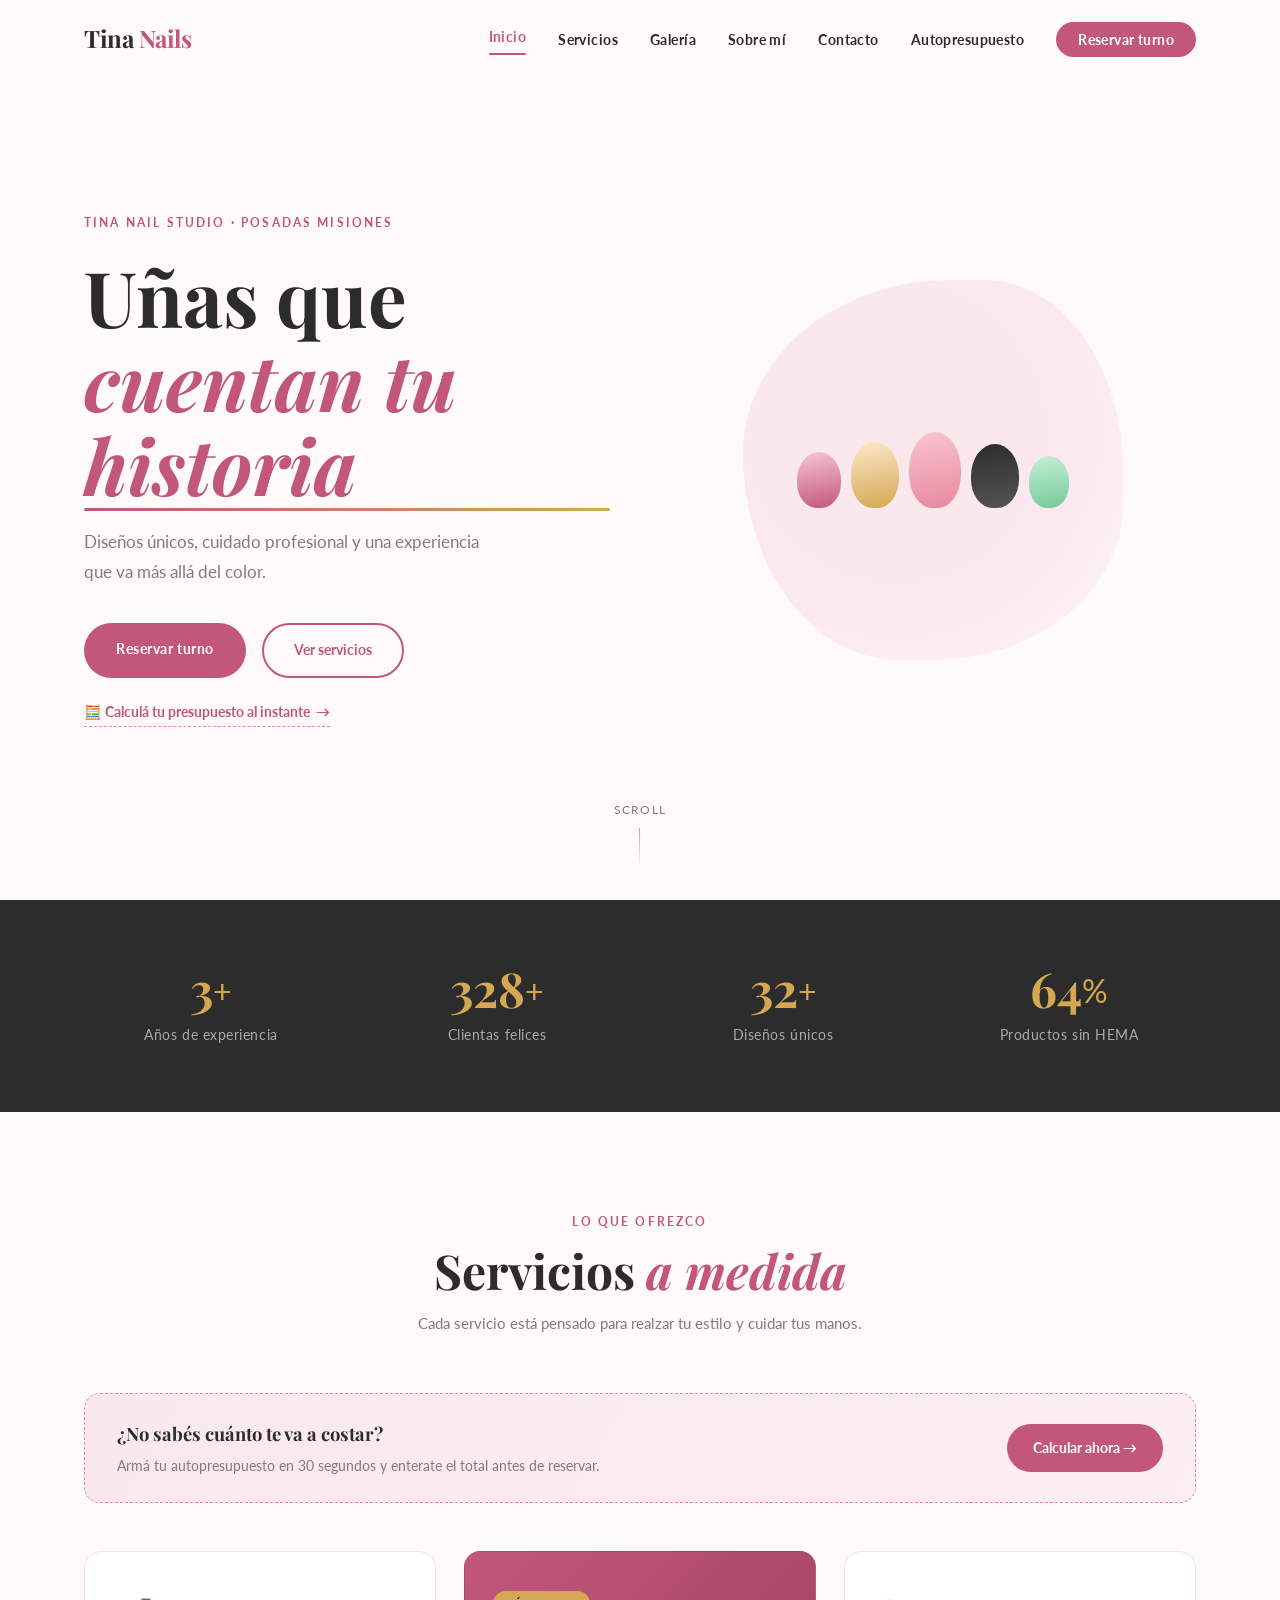
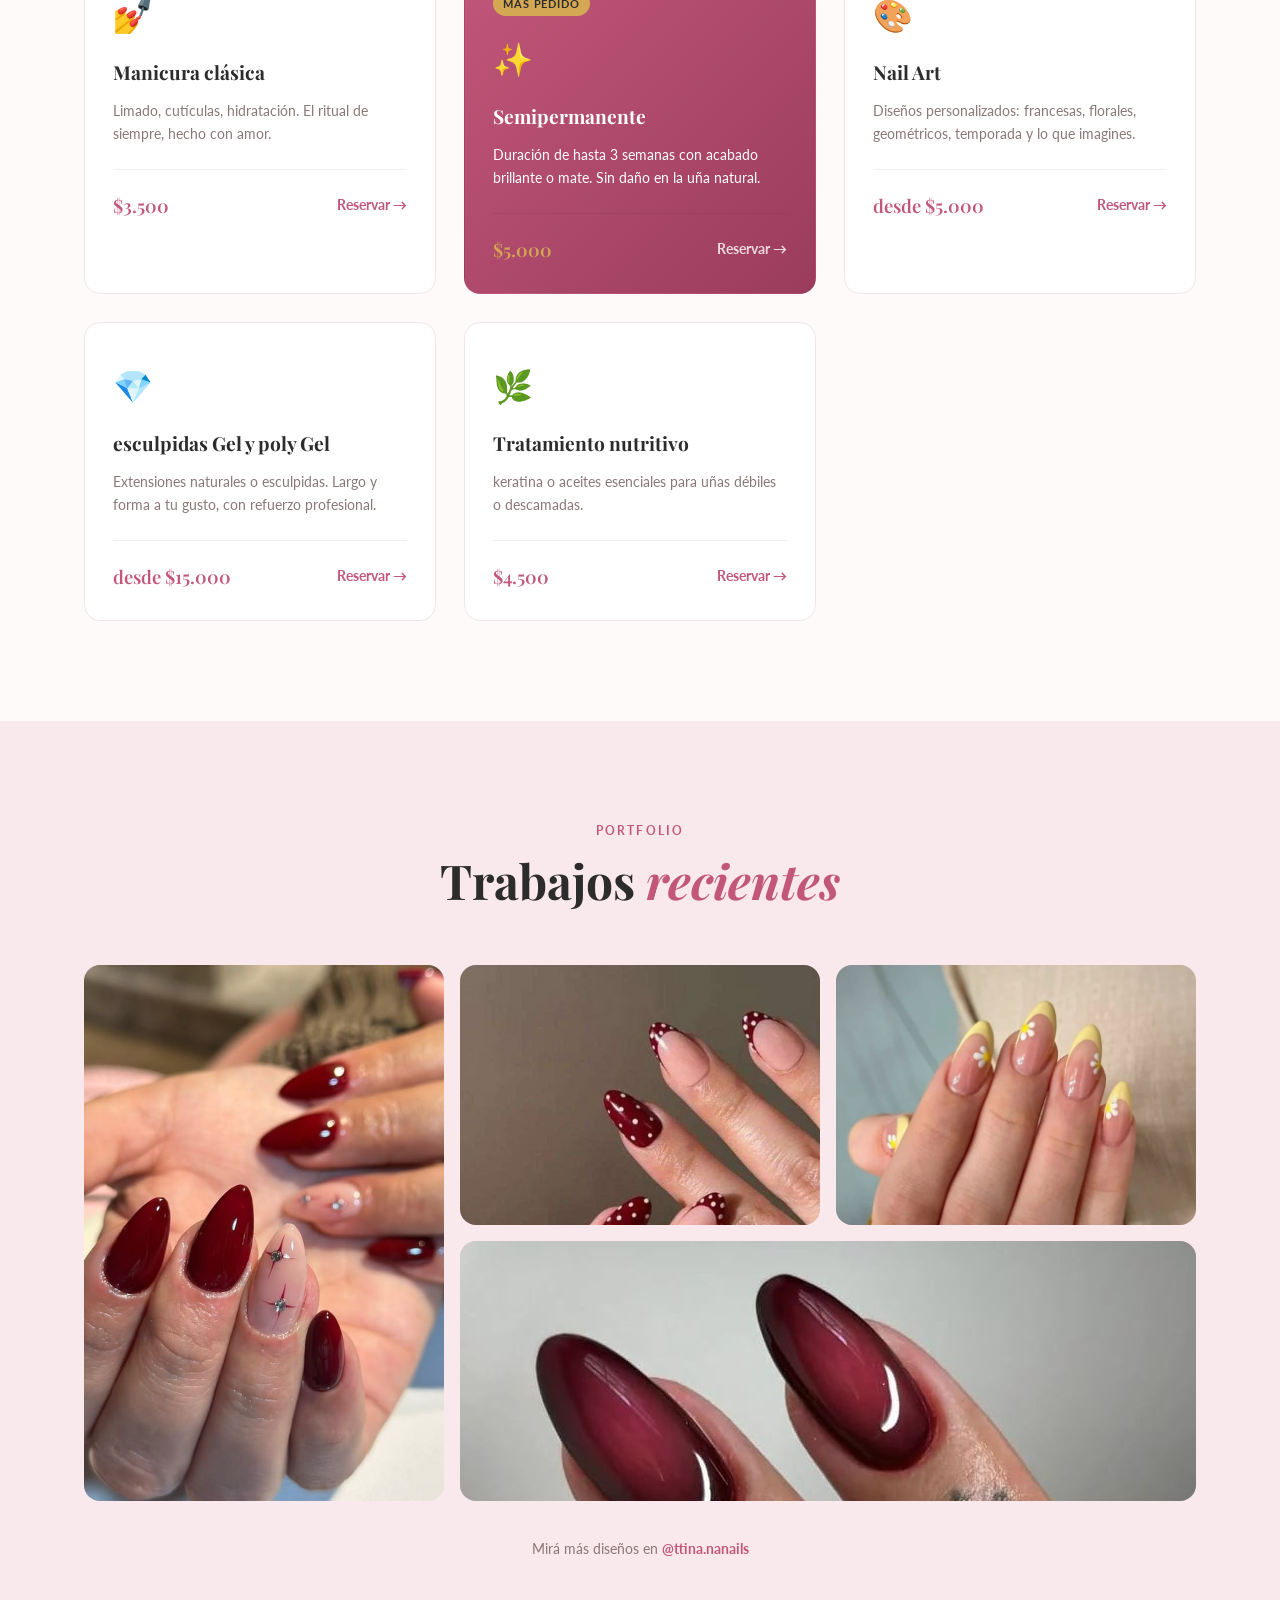
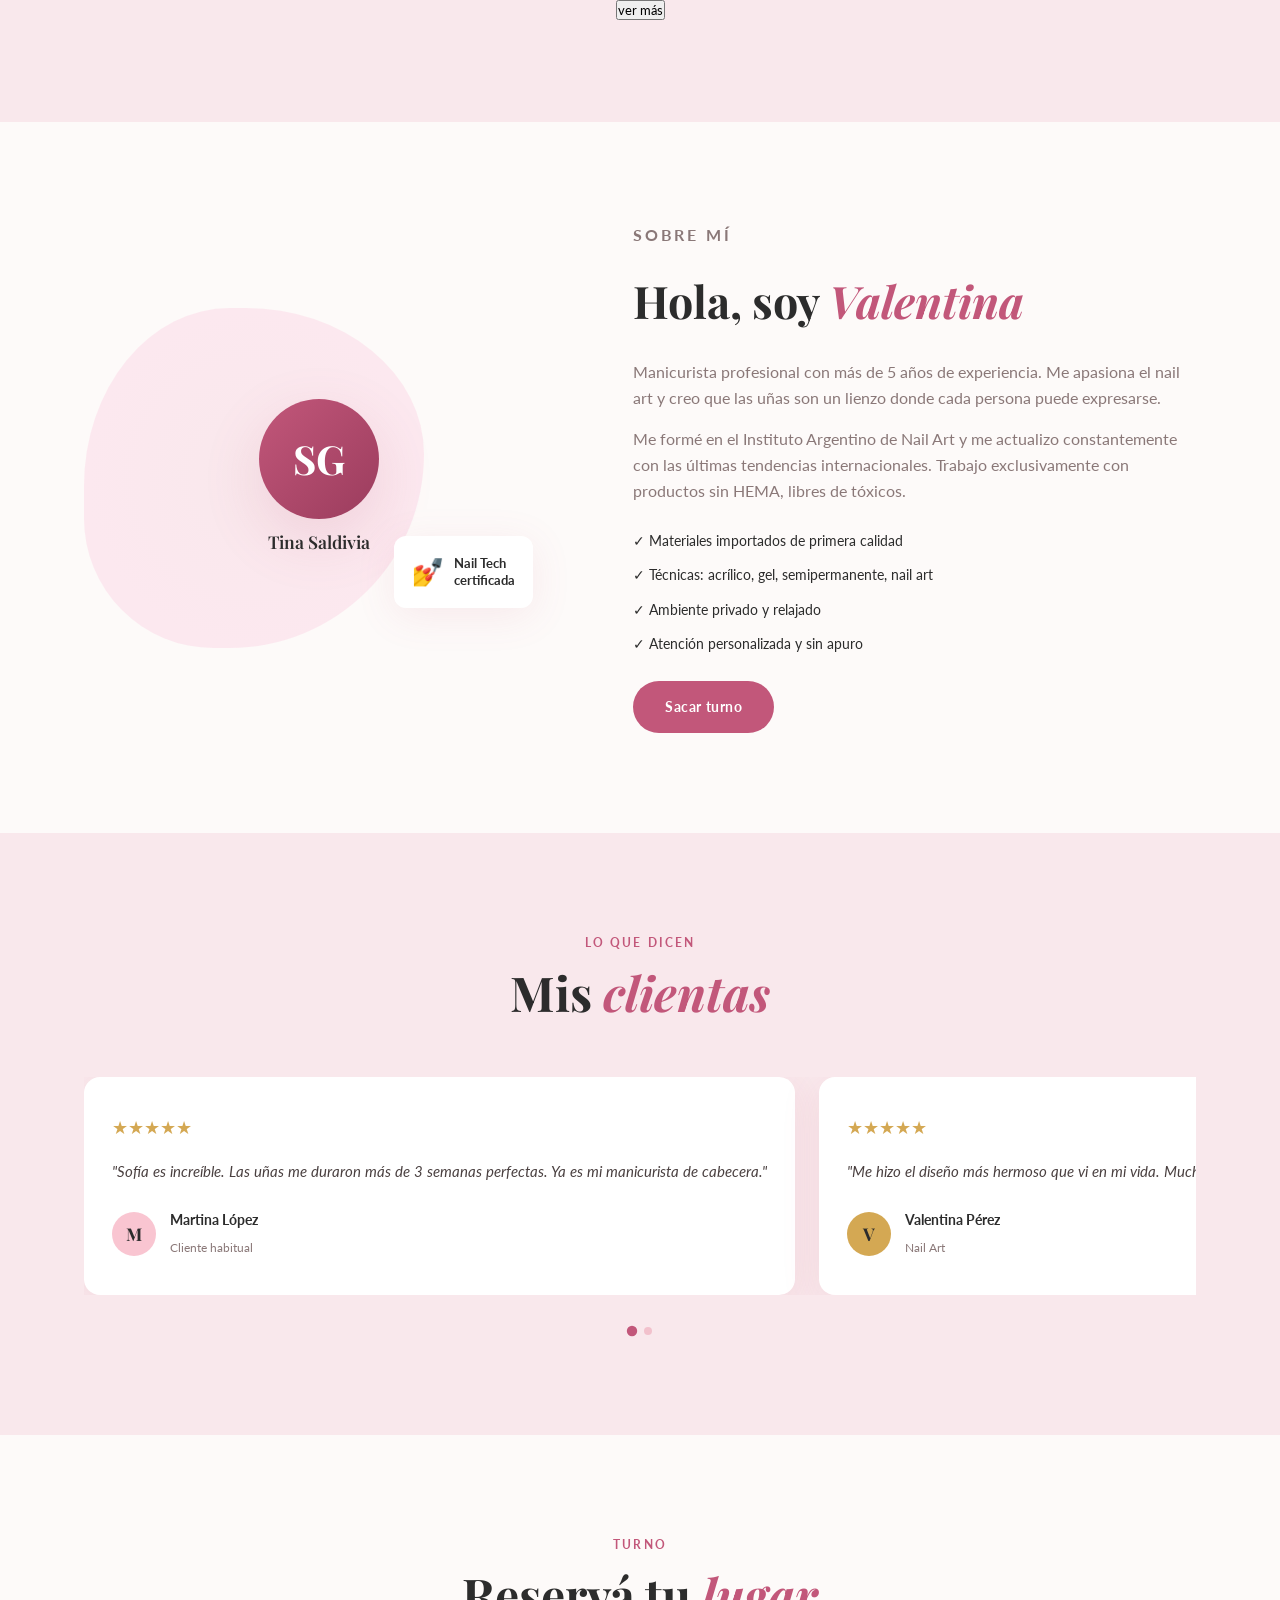
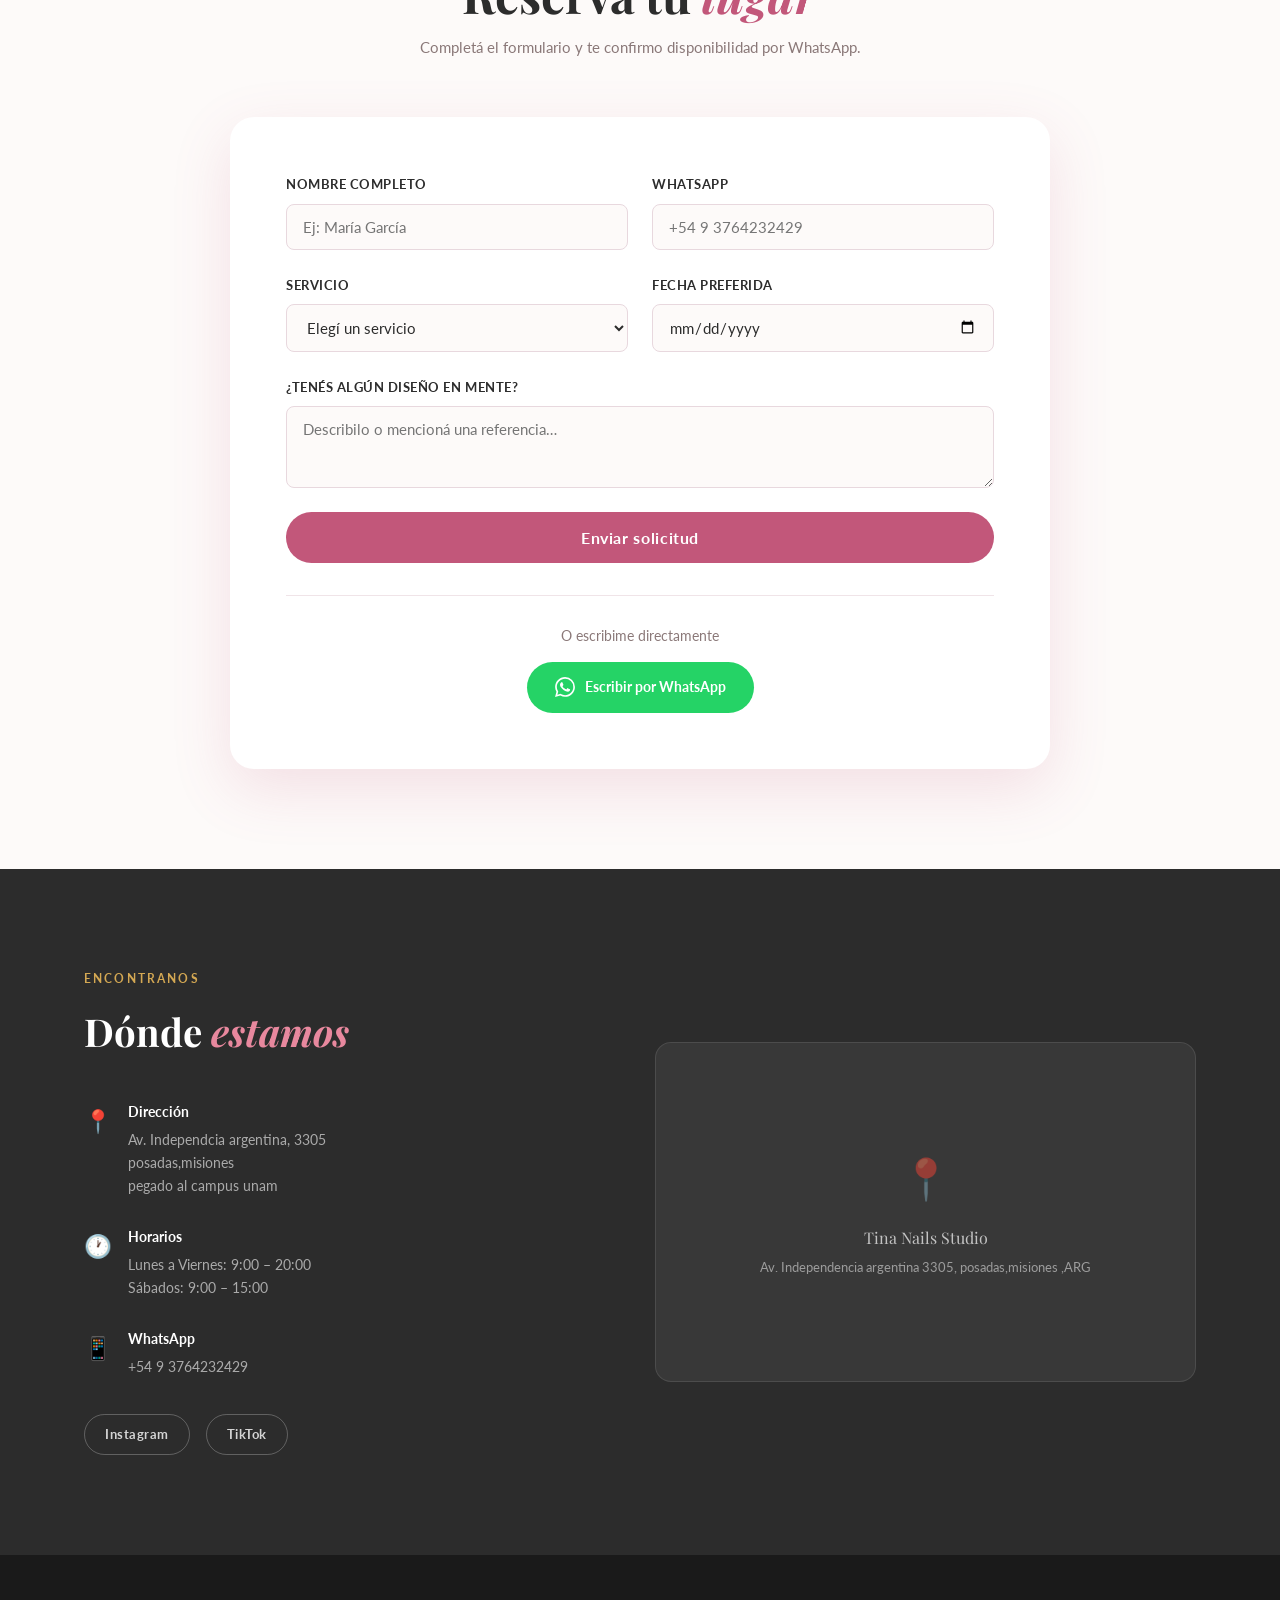
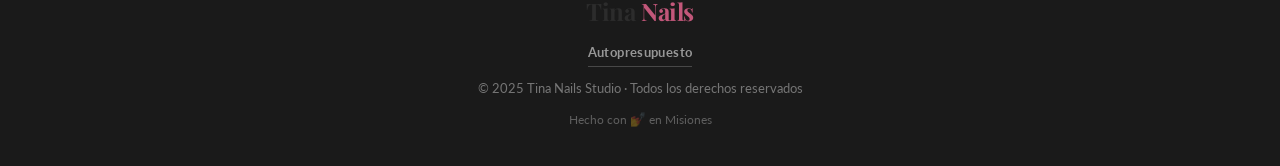
==== tinanails_studio-main/index.html @ 374519cc "Add files via upload" ====
<!DOCTYPE html>
<html lang="es">
<head>
  <meta charset="UTF-8" />
  <meta name="viewport" content="width=device-width, initial-scale=1.0" />
  <title>Tina Nails | Manicura & Nail Art</title>
  <link rel="preconnect" href="https://fonts.googleapis.com" />
  <link rel="preconnect" href="https://fonts.gstatic.com" crossorigin />
  <link href="https://fonts.googleapis.com/css2?family=Playfair+Display:ital,wght@0,400;0,600;0,700;1,400&family=Lato:wght@300;400;700&display=swap" rel="stylesheet" />
  <link rel="stylesheet" href="style.css" />
</head>
<body>

  <!-- NAV -->
  <nav class="navbar" id="navbar">
    <div class="nav-inner">
      <a href="#inicio" class="nav-logo">Tina <span>Nails</span></a>
      <button class="burger" id="burger" aria-label="Abrir menú">
        <span></span><span></span><span></span>
      </button>
      <ul class="nav-links" id="navLinks">
        <li><a href="#inicio">Inicio</a></li>
        <li><a href="#servicios">Servicios</a></li>
        <li><a href="#galeria">Galería</a></li>
        <li><a href="#sobre-mi">Sobre mí</a></li>
        <li><a href="#contacto">Contacto</a></li>
        <li><a href="presupuesto.html" target="_self">Autopresupuesto</a></li>
        <li><a href="#reservar" class="btn-nav">Reservar turno</a></li>
      </ul>
    </div>
  </nav>

  <!-- HERO -->
  <section class="hero" id="inicio">
    <div class="hero-content">
      <p class="hero-eyebrow">Tina Nail Studio · Posadas Misiones</p>
      <h1 class="hero-title">
        Uñas que<br/>
        <span class="hero-accent">cuentan tu historia</span>
      </h1>
      <p class="hero-sub">Diseños únicos, cuidado profesional y una experiencia que va más allá del color.</p>
      <div class="hero-cta">
        <a href="#reservar" class="btn-primary">Reservar turno</a>
        <a href="#servicios" class="btn-ghost">Ver servicios</a>
      </div>
      <a href="presupuesto.html" target="_self" class="hero-presupuesto-link">
        🧮 Calculá tu presupuesto al instante <span>→</span>
      </a>
    </div>
    <div class="hero-visual">
      <div class="hero-blob"></div>
      <div class="hero-img-wrap">
        <div class="nail-art-preview">
          <div class="nail n1"></div>
          <div class="nail n2"></div>
          <div class="nail n3"></div>
          <div class="nail n4"></div>
          <div class="nail n5"></div>
        </div>
      </div>
    </div>
    <div class="hero-scroll">
      <span>Scroll</span>
      <div class="scroll-line"></div>
    </div>
  </section>

  <!-- STATS -->
  <section class="stats">
    <div class="container stats-grid">
      <div class="stat-item">
        <span class="stat-num" data-target="5">0</span><span class="stat-plus">+</span>
        <p>Años de experiencia</p>
      </div>
      <div class="stat-item">
        <span class="stat-num" data-target="500">0</span><span class="stat-plus">+</span>
        <p>Clientas felices</p>
      </div>
      <div class="stat-item">
        <span class="stat-num" data-target="50">0</span><span class="stat-plus">+</span>
        <p>Diseños únicos</p>
      </div>
      <div class="stat-item">
        <span class="stat-num" data-target="100">0</span><span class="stat-pct">%</span>
        <p>Productos sin HEMA</p>
      </div>
    </div>
  </section>

  <!-- SERVICIOS -->
  <section class="servicios" id="servicios">
    <div class="container">
      <div class="section-header">
        <p class="eyebrow">Lo que ofrezco</p>
        <h2>Servicios <em>a medida</em></h2>
        <p class="section-sub">Cada servicio está pensado para realzar tu estilo y cuidar tus manos.</p>
      </div>

      <a href="presupuesto.html" target="_self" class="presupuesto-banner">
        <div class="presupuesto-banner-text">
          <strong>¿No sabés cuánto te va a costar?</strong>
          <span>Armá tu autopresupuesto en 30 segundos y enterate el total antes de reservar.</span>
        </div>
        <span class="presupuesto-banner-btn">Calcular ahora →</span>
      </a>

      <div class="servicios-grid">

        <div class="servicio-card">
          <div class="servicio-icon">💅</div>
          <h3>Manicura clásica</h3>
          <p>Limado, cutículas, hidratación. El ritual de siempre, hecho con amor.</p>
          <div class="servicio-footer">
            <span class="precio">$3.500</span>
            <a href="#reservar" class="btn-link">Reservar →</a>
          </div>
        </div>

        <div class="servicio-card featured">
          <div class="badge">Más pedido</div>
          <div class="servicio-icon">✨</div>
          <h3>Semipermanente</h3>
          <p>Duración de hasta 3 semanas con acabado brillante o mate. Sin daño en la uña natural.</p>
          <div class="servicio-footer">
            <span class="precio">$5.000</span>
            <a href="#reservar" class="btn-link">Reservar →</a>
          </div>
        </div>

        <div class="servicio-card">
          <div class="servicio-icon">🎨</div>
          <h3>Nail Art</h3>
          <p>Diseños personalizados: francesas, florales, geométricos, temporada y lo que imagines.</p>
          <div class="servicio-footer">
            <span class="precio">desde $5.000</span>
            <a href="#reservar" class="btn-link">Reservar →</a>
          </div>
        </div>

        <div class="servicio-card">
          <div class="servicio-icon">💎</div>
          <h3>esculpidas Gel y poly Gel</h3>
          <p>Extensiones naturales o esculpidas. Largo y forma a tu gusto, con refuerzo profesional.</p>
          <div class="servicio-footer">
            <span class="precio">desde $15.000</span>
            <a href="#reservar" class="btn-link">Reservar →</a>
          </div>
        </div>

        <div class="servicio-card">
          <div class="servicio-icon">🌿</div>
          <h3>Tratamiento nutritivo</h3>
          <p>keratina o aceites esenciales para uñas débiles o descamadas.</p>
          <div class="servicio-footer">
            <span class="precio">$4.500</span>
            <a href="#reservar" class="btn-link">Reservar →</a>
          </div>
        </div>

      </div>
    </div>
  </section>

  <!-- GALERÍA -->
  <section class="galeria" id="galeria">
    <div class="container">
      <div class="section-header">
        <p class="eyebrow">Portfolio</p>
        <h2>Trabajos <em>recientes</em></h2>
      </div>
      <div class="galeria-grid">

        <div class="galeria-item gi-tall">
          <img src="img/foto1.jpg" alt="Soft Gel" />
          <div class="galeria-overlay"><span>Soft Gel</span></div>
        </div>

        <div class="galeria-item">
          <img src="img/foto2.jpg" alt="Capping en gel" />
          <div class="galeria-overlay"><span>Capping en gel</span></div>
        </div>

        <div class="galeria-item">
          <img src="img/foto3.jpg" alt="Esculpidas en poli gel" />
          <div class="galeria-overlay"><span>Esculpidas en poli gel</span></div>
        </div>

        <div class="galeria-item gi-wide">
          <img src="img/foto4.jpg" alt="Aura effect" />
          <div class="galeria-overlay"><span>Aura Effect</span></div>
        </div>
      </div>
      <p class="galeria-note">
        Mirá más diseños en
        <a href="https://instagram.com/ttina.nanails?igsh=dDE1a2VkemU4ZWNw" target="_blank" rel="noopener">@ttina.nanails</a>
      </p>
      <p class="galeria-note">
        <a href="pagina1.html" target="_self" rel="noopener">
          <button>ver más</button>
        </a>
      </p>
    </div>
  </section>

  <!-- SOBRE MI -->
  <section class="sobre-mi" id="sobre-mi">
    <div class="container sobre-grid">
      <div class="sobre-visual">
        <div class="sobre-blob"></div>
        <div class="sobre-img-placeholder">
          <div class="initials">SG</div>
          <p>Tina Saldivia</p>
        </div>
        <div class="sobre-badge">
          <span>💅</span>
          <p>Nail Tech<br/>certificada</p>
        </div>
      </div>
      <div class="sobre-text">
        <p class="eyebrow">Sobre mí</p>
        <h2>Hola, soy <em>Valentina</em></h2>
        <p>Manicurista profesional con más de 5 años de experiencia. Me apasiona el nail art y creo que las uñas son un lienzo donde cada persona puede expresarse.</p>
        <p>Me formé en el Instituto Argentino de Nail Art y me actualizo constantemente con las últimas tendencias internacionales. Trabajo exclusivamente con productos sin HEMA, libres de tóxicos.</p>
        <ul class="sobre-lista">
          <li>✓ Materiales importados de primera calidad</li>
          <li>✓ Técnicas: acrílico, gel, semipermanente, nail art</li>
          <li>✓ Ambiente privado y relajado</li>
          <li>✓ Atención personalizada y sin apuro</li>
        </ul>
        <a href="#reservar" class="btn-primary">Sacar turno</a>
      </div>
    </div>
  </section>

  <!-- TESTIMONIOS -->
  <section class="testimonios">
    <div class="container">
      <div class="section-header">
        <p class="eyebrow">Lo que dicen</p>
        <h2>Mis <em>clientas</em></h2>
      </div>
      <div class="testimonios-slider" id="slider">
        <div class="testimonio-track" id="track">
          <div class="testimonio-card">
            <div class="stars">★★★★★</div>
            <p>"Sofía es increíble. Las uñas me duraron más de 3 semanas perfectas. Ya es mi manicurista de cabecera."</p>
            <div class="testimonio-autor">
              <div class="avatar" style="background:#F9C5D1;">M</div>
              <div>
                <strong>Martina López</strong>
                <span>Cliente habitual</span>
              </div>
            </div>
          </div>
          <div class="testimonio-card">
            <div class="stars">★★★★★</div>
            <p>"Me hizo el diseño más hermoso que vi en mi vida. Mucha paciencia y atención al detalle. ¡100% recomendada!"</p>
            <div class="testimonio-autor">
              <div class="avatar" style="background:#D4A853;">V</div>
              <div>
                <strong>Valentina Pérez</strong>
                <span>Nail Art</span>
              </div>
            </div>
          </div>
          <div class="testimonio-card">
            <div class="stars">★★★★★</div>
            <p>"Fui por primera vez nerviosa porque tengo uñas muy débiles y Sofía me explicó todo. Quedé re conforme."</p>
            <div class="testimonio-autor">
              <div class="avatar" style="background:#a8d8ea;">C</div>
              <div>
                <strong>Camila Ruiz</strong>
                <span>Tratamiento nutritivo</span>
              </div>
            </div>
          </div>
          <div class="testimonio-card">
            <div class="stars">★★★★★</div>
            <p>"El lugar es súper cómodo, la música hermosa y las uñas quedaron perfectas. Mágica experiencia."</p>
            <div class="testimonio-autor">
              <div class="avatar" style="background:#C2577A; color:#fff;">L</div>
              <div>
                <strong>Luciana Torres</strong>
                <span>Semipermanente</span>
              </div>
            </div>
          </div>
        </div>
      </div>
      <div class="slider-dots" id="dots"></div>
    </div>
  </section>

  <!-- RESERVAR -->
  <section class="reservar" id="reservar">
    <div class="container">
      <div class="section-header">
        <p class="eyebrow">Turno</p>
        <h2>Reservá tu <em>lugar</em></h2>
        <p class="section-sub">Completá el formulario y te confirmo disponibilidad por WhatsApp.</p>
      </div>
      <div class="form-card">
        <div class="form-grid">
          <div class="form-group">
            <label for="nombre">Nombre completo</label>
            <input type="text" id="nombre" placeholder="Ej: María García" />
          </div>
          <div class="form-group">
            <label for="tel">WhatsApp</label>
            <input type="tel" id="tel" placeholder="+54 9 3764232429" />
          </div>
          <div class="form-group">
            <label for="servicio">Servicio</label>
            <select id="servicio">
              <option value="">Elegí un servicio</option>
              <option>Manicura clásica</option>
              <option>Semipermanente</option>
              <option>Nail Art</option>
              <option>Esculpidas en gel y poligel</option>
              <option>Tratamiento nutritivo</option>
              <option>Pedicura completa</option>
            </select>
          </div>
          <div class="form-group">
            <label for="fecha">Fecha preferida</label>
            <input type="date" id="fecha" />
          </div>
          <div class="form-group form-full">
            <label for="mensaje">¿Tenés algún diseño en mente?</label>
            <textarea id="mensaje" rows="3" placeholder="Describilo o mencioná una referencia…"></textarea>
          </div>
          <div class="form-full">
            <button class="btn-primary btn-send" id="btnEnviar">Enviar solicitud</button>
          </div>
        </div>
        <div class="form-whatsapp">
          <p>O escribime directamente</p>
          <a href="https://wa.me/5493764232429" target="_blank" rel="noopener" class="btn-whatsapp">
            <svg viewBox="0 0 24 24" fill="currentColor" width="20"><path d="M17.472 14.382c-.297-.149-1.758-.867-2.03-.967-.273-.099-.471-.148-.67.15-.197.297-.767.966-.94 1.164-.173.199-.347.223-.644.075-.297-.15-1.255-.463-2.39-1.475-.883-.788-1.48-1.761-1.653-2.059-.173-.297-.018-.458.13-.606.134-.133.298-.347.446-.52.149-.174.198-.298.298-.497.099-.198.05-.371-.025-.52-.075-.149-.669-1.612-.916-2.207-.242-.579-.487-.5-.669-.51a12.8 12.8 0 0 0-.57-.01c-.198 0-.52.074-.792.372-.272.297-1.04 1.016-1.04 2.479 0 1.462 1.065 2.875 1.213 3.074.149.198 2.096 3.2 5.077 4.487.709.306 1.262.489 1.694.625.712.227 1.36.195 1.871.118.571-.085 1.758-.719 2.006-1.413.248-.694.248-1.289.173-1.413-.074-.124-.272-.198-.57-.347m-5.421 7.403h-.004a9.87 9.87 0 0 1-5.031-1.378l-.361-.214-3.741.982.998-3.648-.235-.374a9.86 9.86 0 0 1-1.51-5.26c.001-5.45 4.436-9.884 9.888-9.884 2.64 0 5.122 1.03 6.988 2.898a9.825 9.825 0 0 1 2.893 6.994c-.003 5.45-4.437 9.884-9.885 9.884m8.413-18.297A11.815 11.815 0 0 0 12.05 0C5.495 0 .16 5.335.157 11.892c0 2.096.547 4.142 1.588 5.945L.057 24l6.305-1.654a11.882 11.882 0 0 0 5.683 1.448h.005c6.554 0 11.89-5.335 11.893-11.893a11.821 11.821 0 0 0-3.48-8.413Z"/></svg>
            Escribir por WhatsApp
          </a>
        </div>
      </div>
    </div>
  </section>

  <!-- CONTACTO -->
  <section class="contacto" id="contacto">
    <div class="container contacto-grid">
      <div class="contacto-info">
        <p class="eyebrow">Encontranos</p>
        <h2>Dónde <em>estamos</em></h2>
        <div class="info-item">
          <span class="info-icon">📍</span>
          <div>
            <strong>Dirección</strong>
            <p>Av. Independcia argentina, 3305 <br/>posadas,misiones
            <br/>pegado al campus unam</p>
          </div>
        </div>
        <div class="info-item">
          <span class="info-icon">🕐</span>
          <div>
            <strong>Horarios</strong>
            <p>Lunes a Viernes: 9:00 – 20:00<br/>Sábados: 9:00 – 15:00</p>
          </div>
        </div>
        <div class="info-item">
          <span class="info-icon">📱</span>
          <div>
            <strong>WhatsApp</strong>
            <p>+54 9 3764232429</p>
          </div>
        </div>
        <div class="redes">
          <a href="https://instagram.com/ttina.nanails?igsh=dDE1a2VkemU4ZWNw" target="_blank" rel="noopener" class="red-link">Instagram</a>
          <a href="https://vt.tiktok.com/ZSCrrnAye/" target="_blank" rel="noopener" class="red-link">TikTok</a>
        </div>
      </div>
      <div class="mapa-placeholder">
        <div class="mapa-inner">
          <span>📍</span>
          <p>Tina Nails Studio</p>
          <small>Av. Independencia argentina 3305, posadas,misiones ,ARG</small>
        </div>
      </div>
    </div>
  </section>

  <!-- FOOTER -->
  <footer class="footer">
    <div class="container footer-inner">
      <a href="#inicio" class="nav-logo">Tina <span>Nails</span></a>
      <a href="presupuesto.html" target="_self" class="footer-presupuesto">Autopresupuesto</a>
      <p>© 2025 Tina Nails Studio · Todos los derechos reservados</p>
      <p class="footer-love">Hecho con 💅 en Misiones</p>
    </div>
  </footer>

  <!-- TOAST -->
  <div class="toast" id="toast"></div>

  <script src="script.js"></script>
</body>
</html>
---- tinanails_studio-main/style.css ----
/* ==============================
   BELLA NAILS — style.css
   ============================== */

/* ---------- TOKENS ---------- */
:root {
  --rose-pale:   #F9E8EC;
  --rose-deep:   #C2577A;
  --rose-mid:    #E8889E;
  --gold:        #D4A853;
  --charcoal:    #2C2C2C;
  --off-white:   #FDFAF9;
  --text-body:   #4A4040;
  --text-light:  #8A7878;
  --radius:      16px;
  --radius-sm:   8px;
  --shadow:      0 8px 40px rgba(194,87,122,.10);
  --shadow-lg:   0 20px 60px rgba(194,87,122,.16);
  --transition:  .3s cubic-bezier(.4,0,.2,1);
}

/* ---------- RESET ---------- */
*, *::before, *::after { box-sizing: border-box; margin: 0; padding: 0; }
html { scroll-behavior: smooth; }
body {
  font-family: 'Lato', sans-serif;
  background: var(--off-white);
  color: var(--text-body);
  line-height: 1.7;
  overflow-x: hidden;
}
img { display: block; max-width: 100%; }
a { text-decoration: none; color: inherit; }
ul { list-style: none; }
input, select, textarea, button { font-family: inherit; }

/* ---------- UTILITIES ---------- */
.container {
  max-width: 1160px;
  margin: 0 auto;
  padding: 0 24px;
}
.eyebrow {
  font-size: .75rem;
  font-weight: 700;
  letter-spacing: .18em;
  text-transform: uppercase;
  color: var(--rose-deep);
  margin-bottom: 10px;
}
.section-header { text-align: center; margin-bottom: 56px; }
.section-header h2 { font-family: 'Playfair Display', serif; font-size: clamp(2rem,4vw,3rem); color: var(--charcoal); line-height: 1.2; }
.section-header h2 em { font-style: italic; color: var(--rose-deep); }
.section-sub { color: var(--text-light); max-width: 480px; margin: 12px auto 0; font-size: .95rem; }

/* ---------- BUTTONS ---------- */
.btn-primary {
  display: inline-block;
  background: var(--rose-deep);
  color: #fff;
  padding: 14px 32px;
  border-radius: 50px;
  font-weight: 700;
  font-size: .9rem;
  letter-spacing: .04em;
  transition: var(--transition);
  border: none;
  cursor: pointer;
}
.btn-primary:hover { background: #a8405f; transform: translateY(-2px); box-shadow: var(--shadow); }
.btn-ghost {
  display: inline-block;
  border: 2px solid var(--rose-deep);
  color: var(--rose-deep);
  padding: 13px 30px;
  border-radius: 50px;
  font-weight: 700;
  font-size: .9rem;
  transition: var(--transition);
}
.btn-ghost:hover { background: var(--rose-deep); color: #fff; }
.btn-link { color: var(--rose-deep); font-weight: 700; font-size: .85rem; transition: var(--transition); }
.btn-link:hover { color: var(--gold); }
.btn-nav {
  background: var(--rose-deep);
  color: #fff !important;
  padding: 9px 22px;
  border-radius: 50px;
  font-weight: 700;
  font-size: .85rem;
  transition: var(--transition);
}
.btn-nav:hover { background: #a8405f; }

/* ============================
   NAVBAR
   ============================ */
.navbar {
  position: fixed;
  top: 0; left: 0; right: 0;
  z-index: 1000;
  padding: 18px 0;
  transition: var(--transition);
}
.navbar.scrolled {
  background: rgba(253,250,249,.95);
  backdrop-filter: blur(12px);
  box-shadow: 0 2px 20px rgba(194,87,122,.08);
  padding: 12px 0;
}
.nav-inner {
  max-width: 1160px;
  margin: 0 auto;
  padding: 0 24px;
  display: flex;
  align-items: center;
  justify-content: space-between;
}
.nav-logo {
  font-family: 'Playfair Display', serif;
  font-size: 1.5rem;
  font-weight: 700;
  color: var(--charcoal);
  letter-spacing: -.02em;
}
.nav-logo span { color: var(--rose-deep); }
.nav-links {
  display: flex;
  align-items: center;
  gap: 32px;
}
.nav-links a {
  font-size: .88rem;
  font-weight: 700;
  color: var(--charcoal);
  letter-spacing: .03em;
  transition: color var(--transition);
}
.nav-links a:hover { color: var(--rose-deep); }
.nav-links a.active-link { color: var(--rose-deep); }
.nav-links a.active-link::after {
  content: '';
  display: block;
  height: 2px;
  margin-top: 4px;
  background: var(--rose-deep);
  border-radius: 2px;
}
.burger {
  display: none;
  flex-direction: column;
  gap: 5px;
  background: none;
  border: none;
  cursor: pointer;
  padding: 6px;
}
.burger span {
  display: block;
  width: 24px; height: 2px;
  background: var(--charcoal);
  border-radius: 2px;
  transition: var(--transition);
}

/* ============================
   HERO
   ============================ */
.hero {
  min-height: 100vh;
  display: flex;
  align-items: center;
  padding: 120px 24px 80px;
  max-width: 1160px;
  margin: 0 auto;
  position: relative;
  gap: 60px;
}
.hero-content { flex: 1; }
.hero-eyebrow {
  font-size: .75rem;
  font-weight: 700;
  letter-spacing: .18em;
  text-transform: uppercase;
  color: var(--rose-deep);
  margin-bottom: 20px;
}
.hero-title {
  font-family: 'Playfair Display', serif;
  font-size: clamp(2.8rem, 6vw, 5rem);
  line-height: 1.1;
  color: var(--charcoal);
  margin-bottom: 20px;
}
.hero-accent {
  color: var(--rose-deep);
  font-style: italic;
  position: relative;
  display: inline-block;
}
.hero-accent::after {
  content: '';
  position: absolute;
  left: 0; bottom: -4px;
  width: 100%; height: 3px;
  background: linear-gradient(90deg, var(--rose-deep), var(--gold));
  border-radius: 2px;
  transform: scaleX(0);
  transform-origin: left;
  animation: underline-in 1s .6s forwards;
}
@keyframes underline-in { to { transform: scaleX(1); } }
.hero-sub {
  color: var(--text-light);
  font-size: 1.05rem;
  max-width: 420px;
  margin-bottom: 36px;
  line-height: 1.8;
}
.hero-cta { display: flex; gap: 16px; flex-wrap: wrap; }
.hero-presupuesto-link {
  display: inline-flex;
  align-items: center;
  gap: 6px;
  margin-top: 22px;
  font-size: .88rem;
  font-weight: 700;
  color: var(--rose-deep);
  border-bottom: 1.5px dashed var(--rose-mid);
  padding-bottom: 2px;
  transition: var(--transition);
}
.hero-presupuesto-link span { transition: transform var(--transition); display: inline-block; }
.hero-presupuesto-link:hover { color: var(--gold); border-color: var(--gold); }
.hero-presupuesto-link:hover span { transform: translateX(4px); }
.hero-visual {
  flex: 1;
  display: flex;
  justify-content: center;
  align-items: center;
  position: relative;
}
.hero-blob {
  width: 380px; height: 380px;
  background: radial-gradient(circle at 40% 40%, var(--rose-pale), #fce8ef 60%, transparent);
  border-radius: 60% 40% 55% 45% / 50% 55% 45% 60%;
  animation: blob-drift 8s ease-in-out infinite alternate;
}
@keyframes blob-drift {
  to { border-radius: 45% 55% 40% 60% / 60% 45% 55% 40%; }
}
.hero-img-wrap {
  position: absolute;
  display: flex;
  justify-content: center;
  align-items: center;
}
.nail-art-preview {
  display: flex;
  gap: 10px;
  align-items: flex-end;
}
.nail {
  border-radius: 50% 50% 45% 45%;
  animation: nail-grow 1.2s ease both;
}
.nail.n1 { width: 44px; height: 56px; background: linear-gradient(170deg,#f9c5d1,#C2577A); animation-delay: .1s; }
.nail.n2 { width: 48px; height: 66px; background: linear-gradient(170deg,#fde8c8,#D4A853); animation-delay: .2s; }
.nail.n3 { width: 52px; height: 76px; background: linear-gradient(170deg,#f9c5d1,#e8889e); animation-delay: .3s; }
.nail.n4 { width: 48px; height: 64px; background: linear-gradient(170deg,#2C2C2C,#555); animation-delay: .4s; }
.nail.n5 { width: 40px; height: 52px; background: linear-gradient(170deg,#c5f0d6,#75c99a); animation-delay: .5s; }
@keyframes nail-grow {
  from { transform: scaleY(0); opacity: 0; }
  to   { transform: scaleY(1); opacity: 1; }
}
.hero-scroll {
  position: absolute;
  bottom: 32px; left: 50%;
  transform: translateX(-50%);
  display: flex;
  flex-direction: column;
  align-items: center;
  gap: 8px;
  color: var(--text-light);
  font-size: .72rem;
  letter-spacing: .1em;
  text-transform: uppercase;
}
.scroll-line {
  width: 1px; height: 40px;
  background: linear-gradient(var(--rose-mid), transparent);
  animation: scroll-bounce 2s ease-in-out infinite;
}
@keyframes scroll-bounce { 0%,100% { opacity:1; height:40px; } 50% { opacity:.4; height:20px; } }

/* ============================
   STATS
   ============================ */
.stats {
  background: var(--charcoal);
  padding: 64px 0;
}
.stats-grid {
  display: grid;
  grid-template-columns: repeat(4, 1fr);
  gap: 32px;
  text-align: center;
}
.stat-item { color: #fff; }
.stat-num {
  font-family: 'Playfair Display', serif;
  font-size: 3rem;
  font-weight: 700;
  color: var(--gold);
  line-height: 1;
}
.stat-plus, .stat-pct { font-size: 2rem; color: var(--gold); vertical-align: top; margin-top: 6px; }
.stat-item p { color: rgba(255,255,255,.6); font-size: .85rem; margin-top: 6px; letter-spacing: .04em; }

/* ============================
   SERVICIOS
   ============================ */
.servicios { padding: 100px 0; }
.presupuesto-banner {
  display: flex;
  align-items: center;
  justify-content: space-between;
  gap: 24px;
  flex-wrap: wrap;
  background: linear-gradient(120deg, var(--rose-pale), #fdeef2);
  border: 1.5px dashed var(--rose-mid);
  border-radius: var(--radius);
  padding: 24px 32px;
  margin-bottom: 48px;
  transition: var(--transition);
}
.presupuesto-banner:hover {
  border-style: solid;
  box-shadow: var(--shadow);
  transform: translateY(-2px);
}
.presupuesto-banner-text { display: flex; flex-direction: column; gap: 4px; }
.presupuesto-banner-text strong { font-family: 'Playfair Display', serif; font-size: 1.15rem; color: var(--charcoal); }
.presupuesto-banner-text span { font-size: .88rem; color: var(--text-light); }
.presupuesto-banner-btn {
  flex-shrink: 0;
  background: var(--rose-deep);
  color: #fff;
  padding: 12px 26px;
  border-radius: 50px;
  font-weight: 700;
  font-size: .88rem;
  transition: var(--transition);
}
.presupuesto-banner:hover .presupuesto-banner-btn { background: #a8405f; }
.servicios-grid {
  display: grid;
  grid-template-columns: repeat(3, 1fr);
  gap: 28px;
}
.servicio-card {
  background: #fff;
  border-radius: var(--radius);
  padding: 36px 28px 28px;
  border: 1.5px solid #f0e4e8;
  transition: var(--transition);
  position: relative;
  overflow: hidden;
}
.servicio-card::before {
  content: '';
  position: absolute;
  top: 0; left: 0; right: 0;
  height: 3px;
  background: linear-gradient(90deg, var(--rose-deep), var(--gold));
  transform: scaleX(0);
  transform-origin: left;
  transition: var(--transition);
}
.servicio-card:hover { transform: translateY(-6px); box-shadow: var(--shadow-lg); border-color: transparent; }
.servicio-card:hover::before { transform: scaleX(1); }
.servicio-card.featured {
  background: linear-gradient(135deg, var(--rose-deep), #9b3c5d);
  color: #fff;
  border-color: transparent;
}
.servicio-card.featured h3, .servicio-card.featured p { color: #fff; }
.servicio-card.featured .precio { color: var(--gold); }
.servicio-card.featured .btn-link { color: rgba(255,255,255,.8); }
.servicio-card.featured .btn-link:hover { color: #fff; }
.badge {
  display: inline-block;
  background: var(--gold);
  color: var(--charcoal);
  font-size: .7rem;
  font-weight: 700;
  letter-spacing: .08em;
  text-transform: uppercase;
  padding: 3px 10px;
  border-radius: 50px;
  margin-bottom: 16px;
}
.servicio-icon { font-size: 2rem; margin-bottom: 14px; }
.servicio-card h3 {
  font-family: 'Playfair Display', serif;
  font-size: 1.2rem;
  margin-bottom: 10px;
  color: var(--charcoal);
}
.servicio-card p { font-size: .9rem; color: var(--text-light); line-height: 1.6; }
.servicio-footer {
  display: flex;
  justify-content: space-between;
  align-items: center;
  margin-top: 24px;
  padding-top: 20px;
  border-top: 1px solid rgba(0,0,0,.06);
}
.precio {
  font-family: 'Playfair Display', serif;
  font-size: 1.15rem;
  font-weight: 600;
  color: var(--rose-deep);
}

/* ============================
   GALERÍA
   ============================ */
.galeria { padding: 100px 0; background: var(--rose-pale); }
.galeria-grid {
  display: grid;
  grid-template-columns: repeat(3, 1fr);
  grid-template-rows: 260px 260px;
  gap: 16px;
}
.galeria-item {
  border-radius: var(--radius);
  overflow: hidden;
  position: relative;
  cursor: pointer;
  transition: transform var(--transition), box-shadow var(--transition);
  background: #e8d0d8;
}
.gi-tall { grid-row: span 2; }
.gi-wide { grid-column: span 2; }

.galeria-item img {
  width: 100%;
  height: 100%;
  object-fit: cover;
  object-position: center top;
  display: block;
  transition: transform .5s ease;
}
.galeria-item:hover { box-shadow: var(--shadow-lg); }
.galeria-item:hover img { transform: scale(1.05); }

.galeria-overlay {
  position: absolute; inset: 0;
  background: linear-gradient(to top, rgba(194,87,122,.75) 0%, transparent 60%);
  display: flex;
  align-items: flex-end;
  padding: 20px;
  opacity: 0;
  transition: opacity var(--transition);
}
.galeria-item:hover .galeria-overlay { opacity: 1; }
.galeria-overlay span {
  color: #fff;
  font-weight: 700;
  font-size: .95rem;
  letter-spacing: .06em;
  text-transform: uppercase;
  text-shadow: 0 1px 4px rgba(0,0,0,.3);
}

/* Lightbox */
.lightbox-backdrop {
  position: fixed; inset: 0;
  background: rgba(0,0,0,.88);
  z-index: 3000;
  display: flex;
  align-items: center;
  justify-content: center;
  padding: 24px;
  opacity: 0;
  transition: opacity .3s ease;
}
.lightbox-backdrop.open { opacity: 1; }
.lightbox-img {
  max-width: 90vw;
  max-height: 88vh;
  border-radius: var(--radius);
  object-fit: contain;
  box-shadow: 0 32px 80px rgba(0,0,0,.6);
  transform: scale(.92);
  transition: transform .35s cubic-bezier(.4,0,.2,1);
}
.lightbox-backdrop.open .lightbox-img { transform: scale(1); }
.lightbox-close {
  position: absolute;
  top: 20px; right: 24px;
  background: rgba(255,255,255,.15);
  border: none;
  color: #fff;
  font-size: 1.6rem;
  width: 44px; height: 44px;
  border-radius: 50%;
  cursor: pointer;
  display: flex; align-items: center; justify-content: center;
  transition: background var(--transition);
}
.lightbox-close:hover { background: rgba(255,255,255,.3); }
.lightbox-caption {
  position: absolute;
  bottom: 24px; left: 50%;
  transform: translateX(-50%);
  color: rgba(255,255,255,.8);
  font-size: .85rem;
  letter-spacing: .08em;
  text-transform: uppercase;
  font-weight: 700;
}

.galeria-note {
  text-align: center;
  margin-top: 36px;
  color: var(--text-light);
  font-size: .9rem;
}
.galeria-note a { color: var(--rose-deep); font-weight: 700; }

/* ============================
   SOBRE MÍ
   ============================ */
.sobre-mi { padding: 100px 0; }
.sobre-grid {
  display: grid;
  grid-template-columns: 1fr 1.2fr;
  gap: 80px;
  align-items: center;
}
.sobre-visual { position: relative; }
.sobre-blob {
  width: 340px; height: 340px;
  background: radial-gradient(circle at 50% 50%, var(--rose-pale), #fce8ef 70%);
  border-radius: 45% 55% 60% 40% / 55% 45% 60% 40%;
  animation: blob-drift 10s ease-in-out infinite alternate;
}
.sobre-img-placeholder {
  position: absolute;
  top: 50%; left: 50%;
  transform: translate(-50%,-50%);
  display: flex;
  flex-direction: column;
  align-items: center;
  gap: 8px;
}
.initials {
  width: 120px; height: 120px;
  background: linear-gradient(135deg,var(--rose-deep),#9b3c5d);
  border-radius: 50%;
  display: flex;
  align-items: center;
  justify-content: center;
  font-family: 'Playfair Display', serif;
  font-size: 2.5rem;
  font-weight: 700;
  color: #fff;
  box-shadow: var(--shadow-lg);
}
.sobre-img-placeholder p {
  font-family: 'Playfair Display', serif;
  font-size: 1.1rem;
  font-weight: 600;
  color: var(--charcoal);
}
.sobre-badge {
  position: absolute;
  bottom: 40px; right: 20px;
  background: #fff;
  border-radius: 12px;
  padding: 14px 18px;
  box-shadow: var(--shadow);
  display: flex;
  gap: 10px;
  align-items: center;
}
.sobre-badge span { font-size: 1.6rem; }
.sobre-badge p { font-size: .8rem; font-weight: 700; color: var(--charcoal); line-height: 1.3; }
.sobre-text h2 {
  font-family: 'Playfair Display', serif;
  font-size: clamp(2rem,3.5vw,2.8rem);
  color: var(--charcoal);
  margin-bottom: 20px;
}
.sobre-text h2 em { font-style: italic; color: var(--rose-deep); }
.sobre-text p { color: var(--text-light); margin-bottom: 14px; font-size: .97rem; }
.sobre-lista { margin: 24px 0; display: flex; flex-direction: column; gap: 10px; }
.sobre-lista li { font-size: .9rem; color: var(--charcoal); font-weight: 400; }

/* ============================
   TESTIMONIOS
   ============================ */
.testimonios { padding: 100px 0; background: var(--rose-pale); }
.testimonios-slider { overflow: hidden; }
.testimonio-track {
  display: flex;
  gap: 24px;
  transition: transform .5s cubic-bezier(.4,0,.2,1);
}
.testimonio-card {
  min-width: calc(33.333% - 16px);
  background: #fff;
  border-radius: var(--radius);
  padding: 36px 28px;
  box-shadow: var(--shadow);
  flex-shrink: 0;
}
.stars { color: var(--gold); font-size: 1.1rem; margin-bottom: 16px; }
.testimonio-card p {
  color: var(--text-body);
  font-size: .93rem;
  line-height: 1.7;
  font-style: italic;
  margin-bottom: 24px;
}
.testimonio-autor { display: flex; gap: 14px; align-items: center; }
.avatar {
  width: 44px; height: 44px;
  border-radius: 50%;
  display: flex;
  align-items: center;
  justify-content: center;
  font-family: 'Playfair Display', serif;
  font-weight: 700;
  font-size: 1.1rem;
  color: var(--charcoal);
  flex-shrink: 0;
}
.testimonio-autor strong { display: block; font-size: .88rem; color: var(--charcoal); }
.testimonio-autor span { font-size: .78rem; color: var(--text-light); }
.slider-dots { display: flex; justify-content: center; gap: 8px; margin-top: 32px; }
.dot {
  width: 8px; height: 8px;
  border-radius: 50%;
  background: var(--rose-mid);
  opacity: .4;
  cursor: pointer;
  border: none;
  transition: var(--transition);
}
.dot.active { opacity: 1; background: var(--rose-deep); transform: scale(1.3); }

/* ============================
   RESERVAR
   ============================ */
.reservar { padding: 100px 0; }
.form-card {
  background: #fff;
  border-radius: 24px;
  padding: 56px;
  box-shadow: var(--shadow-lg);
  max-width: 820px;
  margin: 0 auto;
}
.form-grid { display: grid; grid-template-columns: 1fr 1fr; gap: 24px; }
.form-group { display: flex; flex-direction: column; gap: 8px; }
.form-full { grid-column: 1 / -1; }
.form-group label {
  font-size: .82rem;
  font-weight: 700;
  color: var(--charcoal);
  letter-spacing: .04em;
  text-transform: uppercase;
}
.form-group input,
.form-group select,
.form-group textarea {
  padding: 13px 16px;
  border: 1.5px solid #e8d8de;
  border-radius: var(--radius-sm);
  font-size: .95rem;
  color: var(--charcoal);
  background: var(--off-white);
  transition: border-color var(--transition);
  outline: none;
  width: 100%;
  resize: vertical;
}
.form-group input:focus,
.form-group select:focus,
.form-group textarea:focus {
  border-color: var(--rose-deep);
  background: #fff;
}
.btn-send { width: 100%; font-size: 1rem; padding: 16px; }
.form-whatsapp {
  text-align: center;
  margin-top: 32px;
  padding-top: 28px;
  border-top: 1px solid #f0e4e8;
}
.form-whatsapp p { color: var(--text-light); font-size: .88rem; margin-bottom: 14px; }
.btn-whatsapp {
  display: inline-flex;
  align-items: center;
  gap: 10px;
  background: #25D366;
  color: #fff;
  padding: 13px 28px;
  border-radius: 50px;
  font-weight: 700;
  font-size: .9rem;
  transition: var(--transition);
}
.btn-whatsapp:hover { background: #1ebe5d; transform: translateY(-2px); }

/* ============================
   CONTACTO
   ============================ */
.contacto { padding: 100px 0; background: var(--charcoal); }
.contacto-grid {
  display: grid;
  grid-template-columns: 1fr 1.1fr;
  gap: 80px;
  align-items: center;
}
.contacto-info .eyebrow { color: var(--gold); }
.contacto-info h2 {
  font-family: 'Playfair Display', serif;
  font-size: 2.4rem;
  color: #fff;
  margin-bottom: 36px;
}
.contacto-info h2 em { font-style: italic; color: var(--rose-mid); }
.info-item { display: flex; gap: 16px; align-items: flex-start; margin-bottom: 28px; }
.info-icon { font-size: 1.4rem; margin-top: 2px; }
.info-item strong { display: block; color: #fff; font-size: .88rem; margin-bottom: 4px; }
.info-item p { color: rgba(255,255,255,.6); font-size: .9rem; line-height: 1.6; }
.redes { display: flex; gap: 16px; margin-top: 36px; }
.red-link {
  display: inline-block;
  border: 1.5px solid rgba(255,255,255,.25);
  color: rgba(255,255,255,.8);
  padding: 8px 20px;
  border-radius: 50px;
  font-size: .82rem;
  font-weight: 700;
  letter-spacing: .04em;
  transition: var(--transition);
}
.red-link:hover { border-color: var(--rose-mid); color: var(--rose-mid); }
.mapa-placeholder {
  background: rgba(255,255,255,.06);
  border: 1.5px solid rgba(255,255,255,.1);
  border-radius: var(--radius);
  height: 340px;
  display: flex;
  align-items: center;
  justify-content: center;
}
.mapa-inner { text-align: center; color: rgba(255,255,255,.5); }
.mapa-inner span { font-size: 2.5rem; display: block; margin-bottom: 12px; }
.mapa-inner p { font-family: 'Playfair Display', serif; color: rgba(255,255,255,.7); font-size: 1rem; }
.mapa-inner small { font-size: .8rem; }

/* ============================
   FOOTER
   ============================ */
.footer {
  background: #1a1a1a;
  padding: 36px 0;
  text-align: center;
}
.footer-inner { display: flex; flex-direction: column; align-items: center; gap: 10px; }
.footer p { color: rgba(255,255,255,.4); font-size: .82rem; }
.footer-love { color: rgba(255,255,255,.3) !important; font-size: .78rem !important; }
.footer-presupuesto {
  color: rgba(255,255,255,.55);
  font-size: .82rem;
  font-weight: 700;
  letter-spacing: .03em;
  border-bottom: 1px solid rgba(255,255,255,.2);
  padding-bottom: 2px;
  transition: var(--transition);
}
.footer-presupuesto:hover { color: var(--rose-mid); border-color: var(--rose-mid); }

/* ============================
   TOAST
   ============================ */
.toast {
  position: fixed;
  bottom: 28px; right: 28px;
  background: var(--charcoal);
  color: #fff;
  padding: 14px 24px;
  border-radius: var(--radius-sm);
  font-size: .9rem;
  font-weight: 700;
  transform: translateY(80px);
  opacity: 0;
  transition: var(--transition);
  z-index: 2000;
  max-width: 320px;
  box-shadow: var(--shadow-lg);
}
.toast.show { transform: translateY(0); opacity: 1; }

/* ============================
   RESPONSIVE
   ============================ */
@media (max-width: 1024px) {
  .servicios-grid { grid-template-columns: repeat(2, 1fr); }
  .sobre-grid { grid-template-columns: 1fr; gap: 48px; }
  .sobre-visual { display: flex; justify-content: center; }
  .sobre-blob { width: 260px; height: 260px; }
  .stats-grid { grid-template-columns: repeat(2,1fr); gap: 28px; }
}

@media (max-width: 768px) {
  .hero { flex-direction: column; padding-top: 100px; text-align: center; gap: 40px; }
  .hero-content { order: 2; }
  .hero-visual { order: 1; }
  .hero-cta { justify-content: center; }
  .hero-sub { margin: 0 auto 36px; }
  .hero-accent::after { display: none; }

  .burger { display: flex; }
  .nav-links {
    display: none;
    position: fixed;
    inset: 0;
    background: var(--off-white);
    flex-direction: column;
    justify-content: center;
    align-items: center;
    gap: 40px;
    z-index: 999;
    font-size: 1.2rem;
  }
  .nav-links.open { display: flex; }

  .servicios-grid { grid-template-columns: 1fr; }
  .presupuesto-banner { flex-direction: column; text-align: center; padding: 24px; }
  .galeria-grid { grid-template-columns: 1fr 1fr; grid-template-rows: 200px 200px 200px; }
  .gi-tall { grid-row: span 1; }
  .gi-wide { grid-column: span 2; }
  .testimonios-slider { overflow-x: auto; }
  .testimonio-card { min-width: 280px; }
  .form-card { padding: 32px 24px; }
  .form-grid { grid-template-columns: 1fr; }
  .contacto-grid { grid-template-columns: 1fr; gap: 40px; }
  .stats-grid { grid-template-columns: repeat(2,1fr); }
}

@media (max-width: 480px) {
  .galeria-grid { grid-template-columns: 1fr; }
  .gi-wide { grid-column: span 1; }
  .stats-grid { grid-template-columns: 1fr 1fr; }
}

/* ============================
   SCROLL REVEAL
   ============================ */
.reveal { opacity: 0; transform: translateY(32px); transition: opacity .7s ease, transform .7s ease; }
.reveal.visible { opacity: 1; transform: translateY(0); }

/* Reduced motion */
@media (prefers-reduced-motion: reduce) {
  *, *::before, *::after { animation-duration: .01ms !important; transition-duration: .01ms !important; }
}
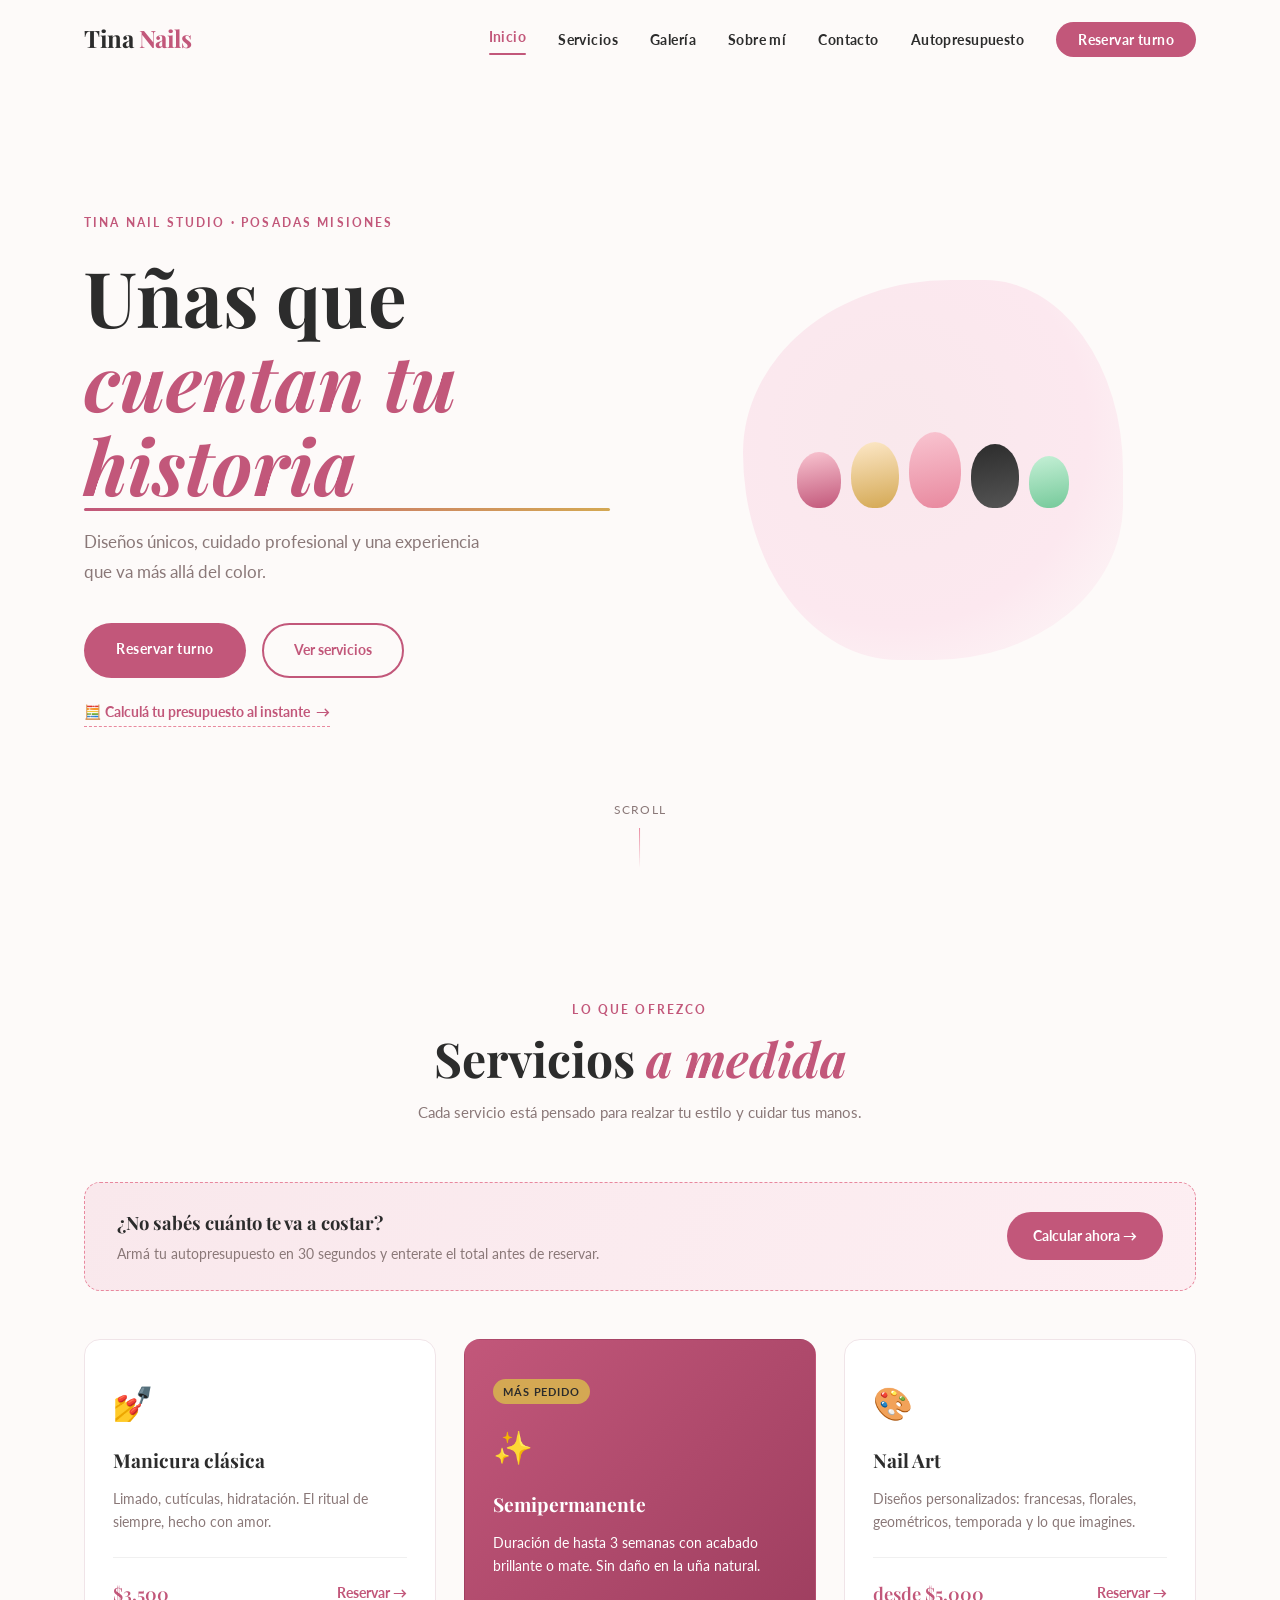
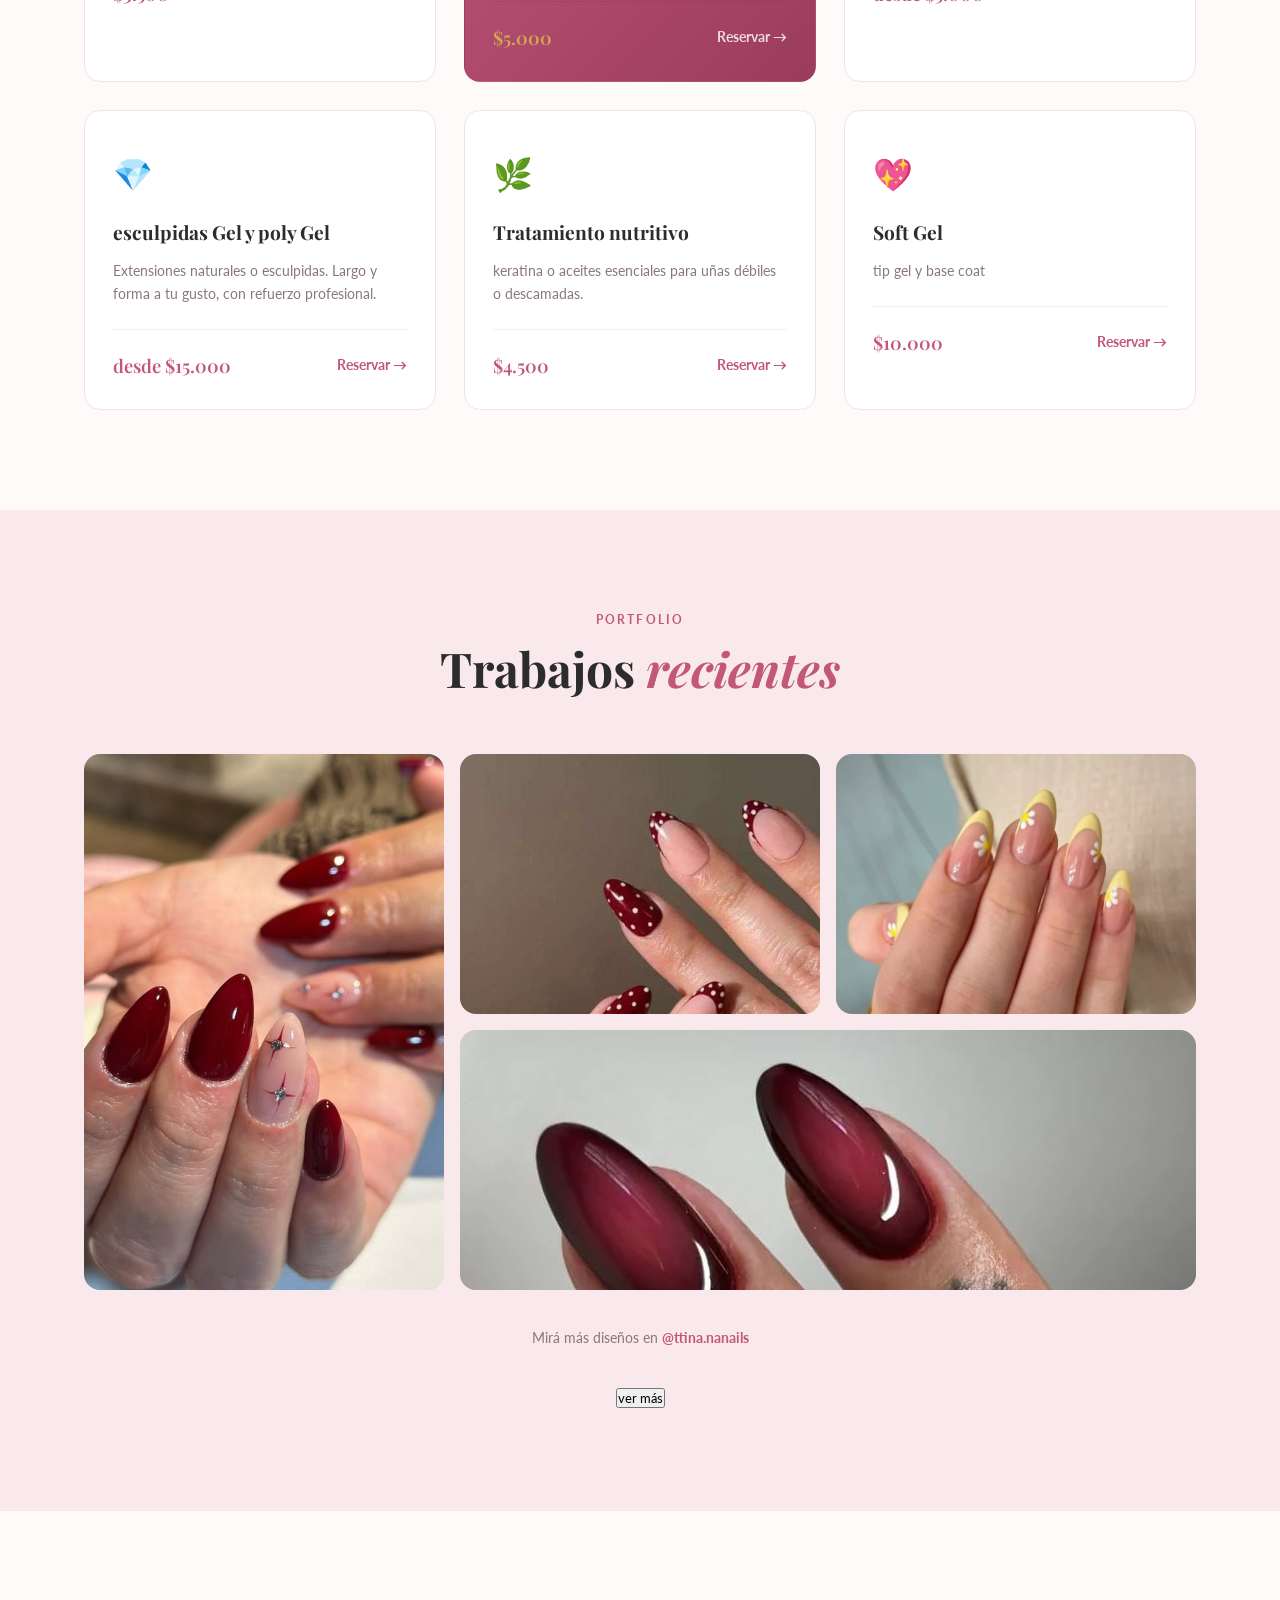
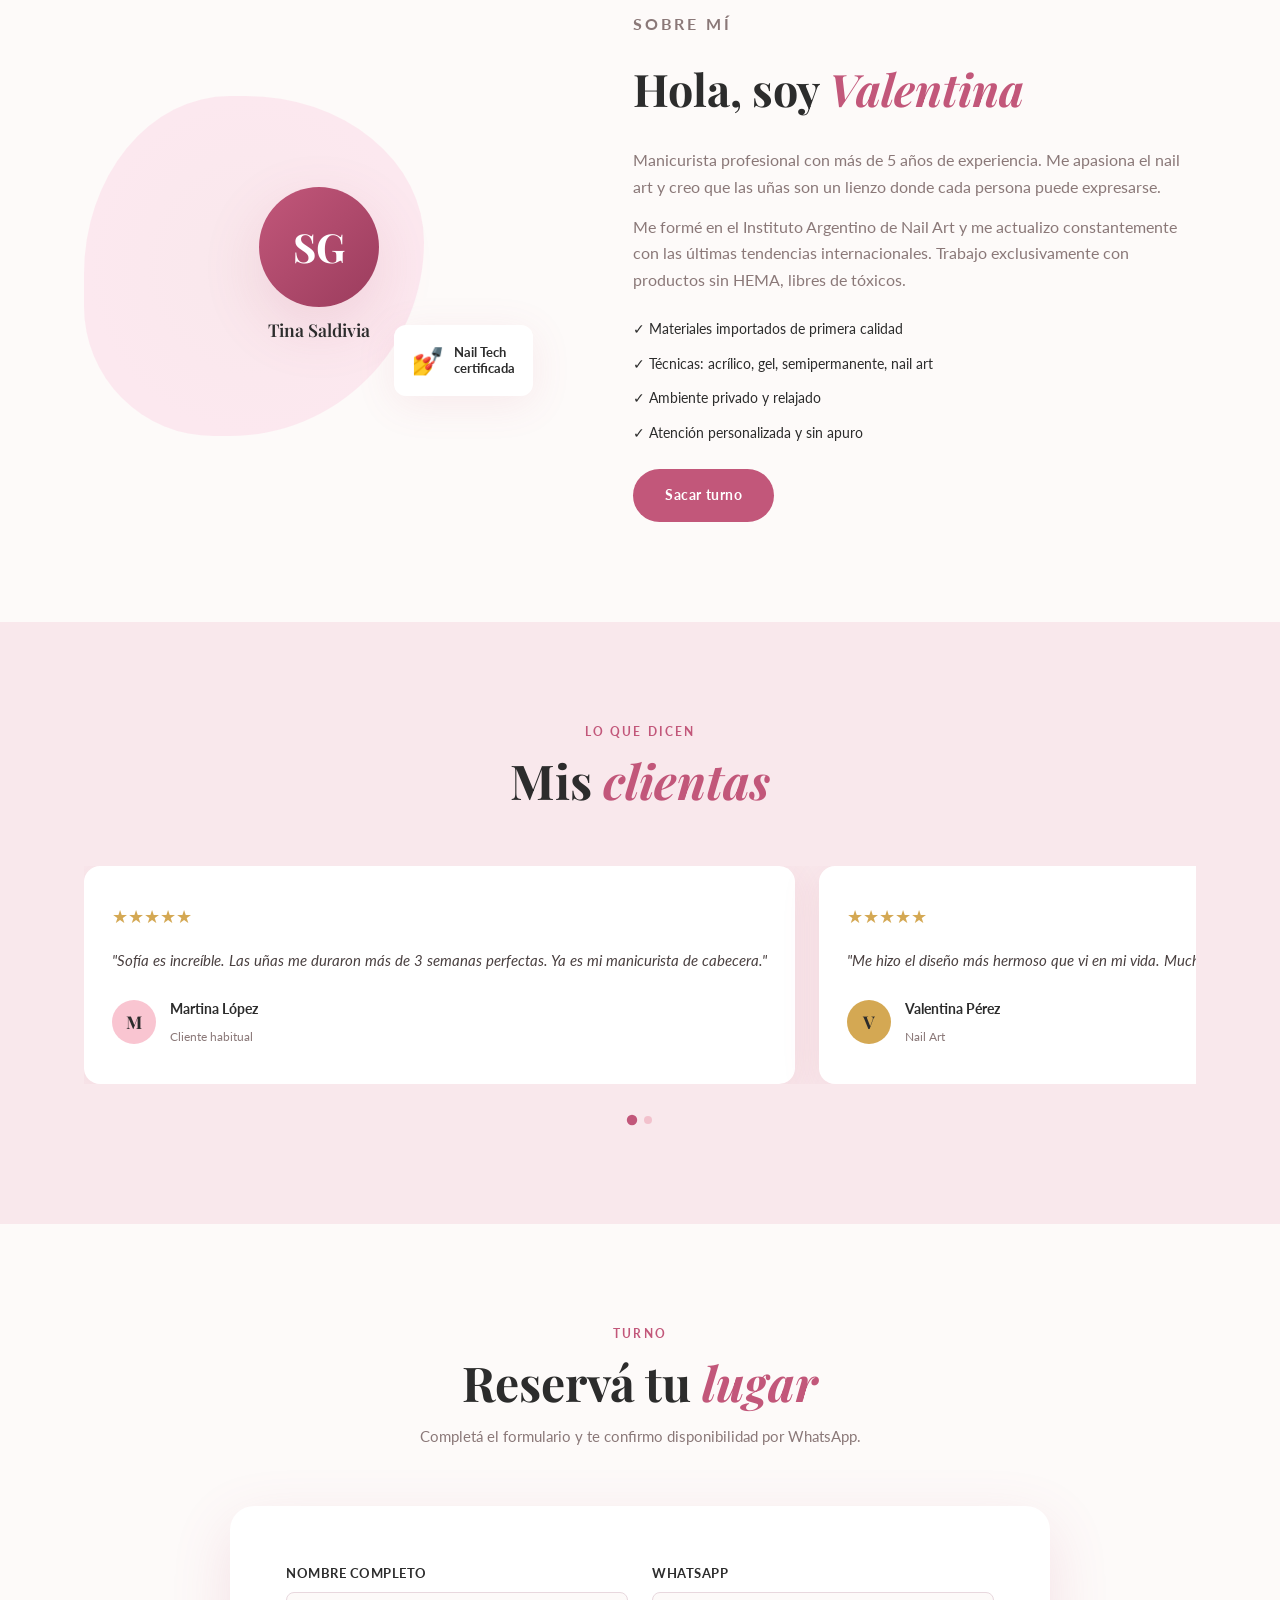
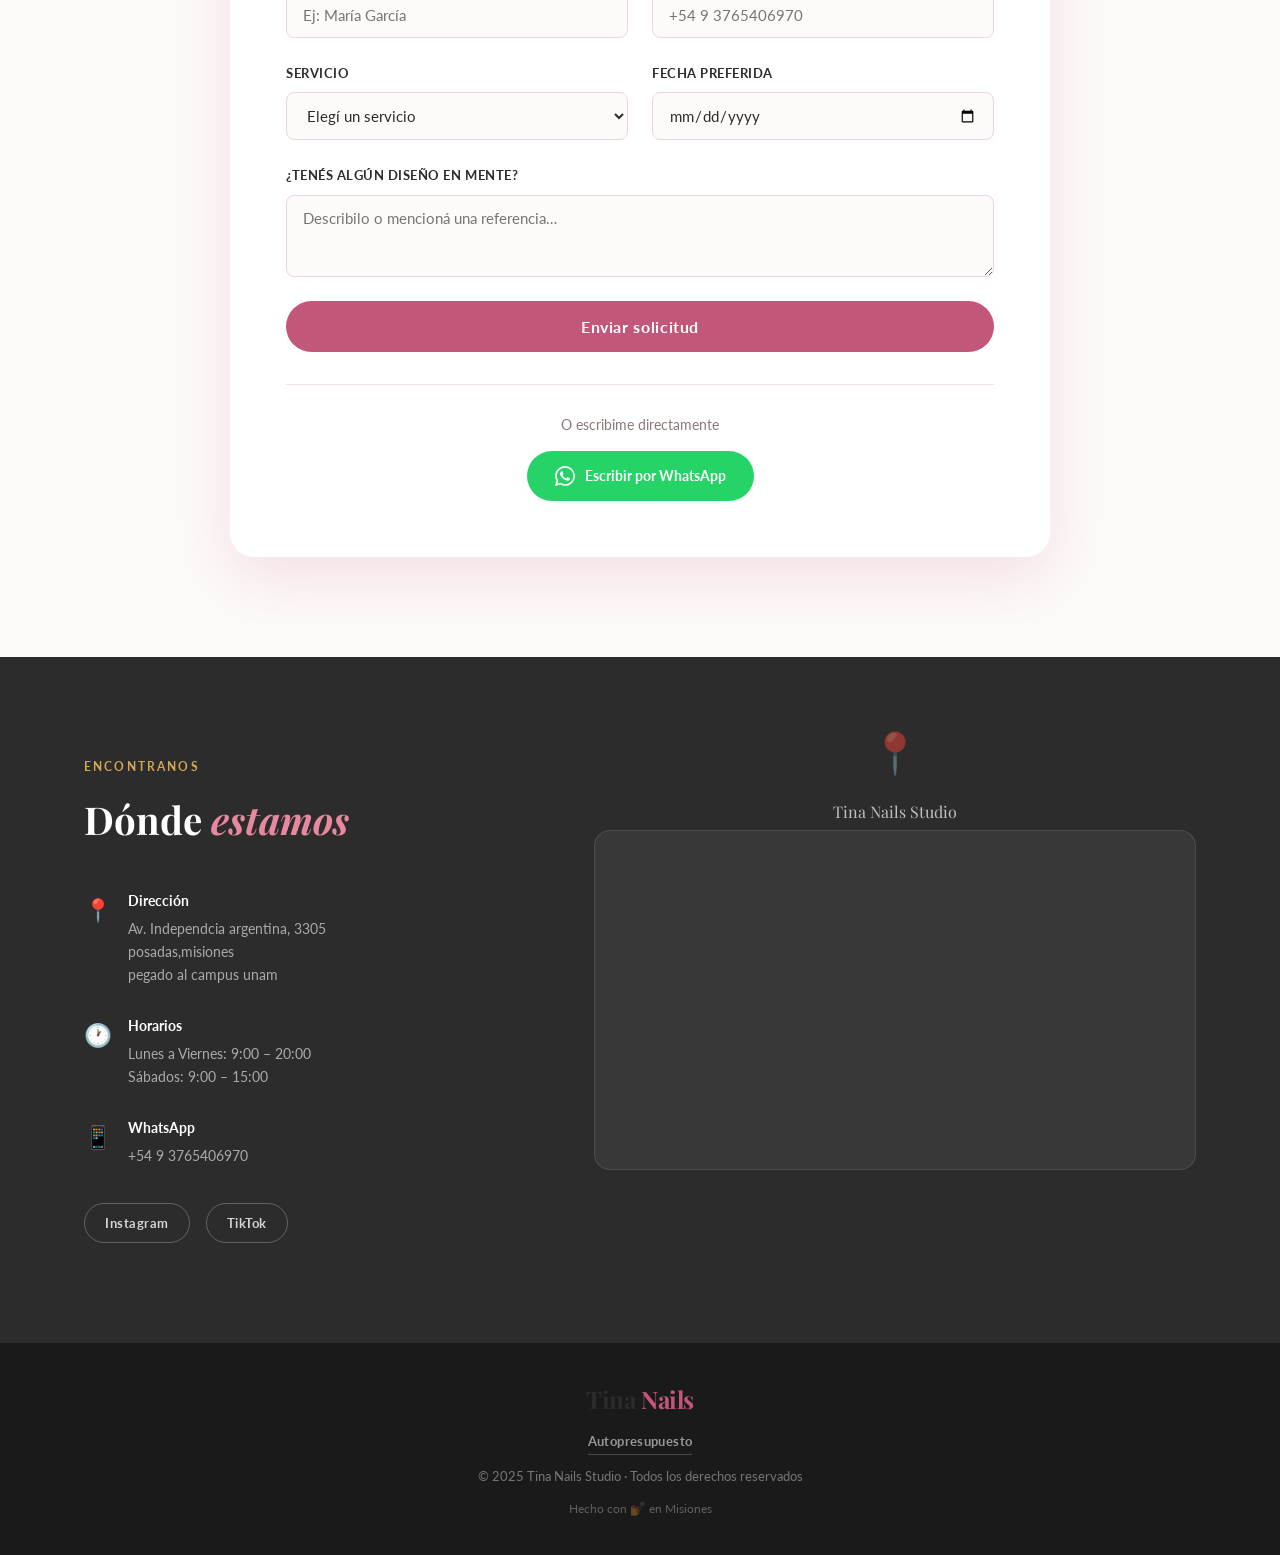
==== commit 76a4014a: "Add files via upload" ====
--- a/tinanails_studio-main/index.html
+++ b/tinanails_studio-main/index.html
@@ -65,28 +65,6 @@
     </div>
   </section>
 
-  <!-- STATS -->
-  <section class="stats">
-    <div class="container stats-grid">
-      <div class="stat-item">
-        <span class="stat-num" data-target="5">0</span><span class="stat-plus">+</span>
-        <p>Años de experiencia</p>
-      </div>
-      <div class="stat-item">
-        <span class="stat-num" data-target="500">0</span><span class="stat-plus">+</span>
-        <p>Clientas felices</p>
-      </div>
-      <div class="stat-item">
-        <span class="stat-num" data-target="50">0</span><span class="stat-plus">+</span>
-        <p>Diseños únicos</p>
-      </div>
-      <div class="stat-item">
-        <span class="stat-num" data-target="100">0</span><span class="stat-pct">%</span>
-        <p>Productos sin HEMA</p>
-      </div>
-    </div>
-  </section>
-
   <!-- SERVICIOS -->
   <section class="servicios" id="servicios">
     <div class="container">
@@ -156,6 +134,15 @@
             <a href="#reservar" class="btn-link">Reservar →</a>
           </div>
         </div>
+
+        <div class="servicio-card">
+          <div class="servicio-icon">💖</div>
+          <h3>Soft Gel</h3>
+          <p>tip gel y base coat</p>
+          <div class="servicio-footer">
+            <span class="precio">$10.000</span>
+            <a href="#reservar" class="btn-link">Reservar →</a>
+          </div>
 
       </div>
     </div>
@@ -307,7 +294,7 @@
           </div>
           <div class="form-group">
             <label for="tel">WhatsApp</label>
-            <input type="tel" id="tel" placeholder="+54 9 3764232429" />
+            <input type="tel" id="tel" placeholder="+54 9 3765406970" />
           </div>
           <div class="form-group">
             <label for="servicio">Servicio</label>
@@ -319,6 +306,7 @@
               <option>Esculpidas en gel y poligel</option>
               <option>Tratamiento nutritivo</option>
               <option>Pedicura completa</option>
+              <option>soft Gel </option>
             </select>
           </div>
           <div class="form-group">
@@ -369,7 +357,7 @@
           <span class="info-icon">📱</span>
           <div>
             <strong>WhatsApp</strong>
-            <p>+54 9 3764232429</p>
+            <p>+54 9 3765406970</p>
           </div>
         </div>
         <div class="redes">
@@ -381,7 +369,7 @@
         <div class="mapa-inner">
           <span>📍</span>
           <p>Tina Nails Studio</p>
-          <small>Av. Independencia argentina 3305, posadas,misiones ,ARG</small>
+          <small><iframe src="https://www.google.com/maps/embed?pb=!1m18!1m12!1m3!1d3541.0730451011245!2d-55.8854955!3d-27.435834199999995!2m3!1f0!2f0!3f0!3m2!1i1024!2i768!4f13.1!3m3!1m2!1s0x9457b95dc71dfe43%3A0x911c892daba241a2!2sTina%20Nails%20Studio!5e0!3m2!1ses!2sar!4v1786035600541!5m2!1ses!2sar" width="600" height="450" style="border:0;" allowfullscreen="" loading="lazy" referrerpolicy="strict-origin-when-cross-origin"></iframe></iframe></small>
         </div>
       </div>
     </div>
@@ -400,6 +388,11 @@
   <!-- TOAST -->
   <div class="toast" id="toast"></div>
 
+  <!-- Firebase (guarda los turnos en la nube para la app de escritorio) -->
+  <script src="https://www.gstatic.com/firebasejs/10.12.2/firebase-app-compat.js"></script>
+  <script src="https://www.gstatic.com/firebasejs/10.12.2/firebase-firestore-compat.js"></script>
+  <script src="firebase-config.js"></script>
+
   <script src="script.js"></script>
 </body>
 </html>
--- a/tinanails_studio-main/style.css
+++ b/tinanails_studio-main/style.css
@@ -293,29 +293,6 @@
 }
 @keyframes scroll-bounce { 0%,100% { opacity:1; height:40px; } 50% { opacity:.4; height:20px; } }
 
-/* ============================
-   STATS
-   ============================ */
-.stats {
-  background: var(--charcoal);
-  padding: 64px 0;
-}
-.stats-grid {
-  display: grid;
-  grid-template-columns: repeat(4, 1fr);
-  gap: 32px;
-  text-align: center;
-}
-.stat-item { color: #fff; }
-.stat-num {
-  font-family: 'Playfair Display', serif;
-  font-size: 3rem;
-  font-weight: 700;
-  color: var(--gold);
-  line-height: 1;
-}
-.stat-plus, .stat-pct { font-size: 2rem; color: var(--gold); vertical-align: top; margin-top: 6px; }
-.stat-item p { color: rgba(255,255,255,.6); font-size: .85rem; margin-top: 6px; letter-spacing: .04em; }
 
 /* ============================
    SERVICIOS
